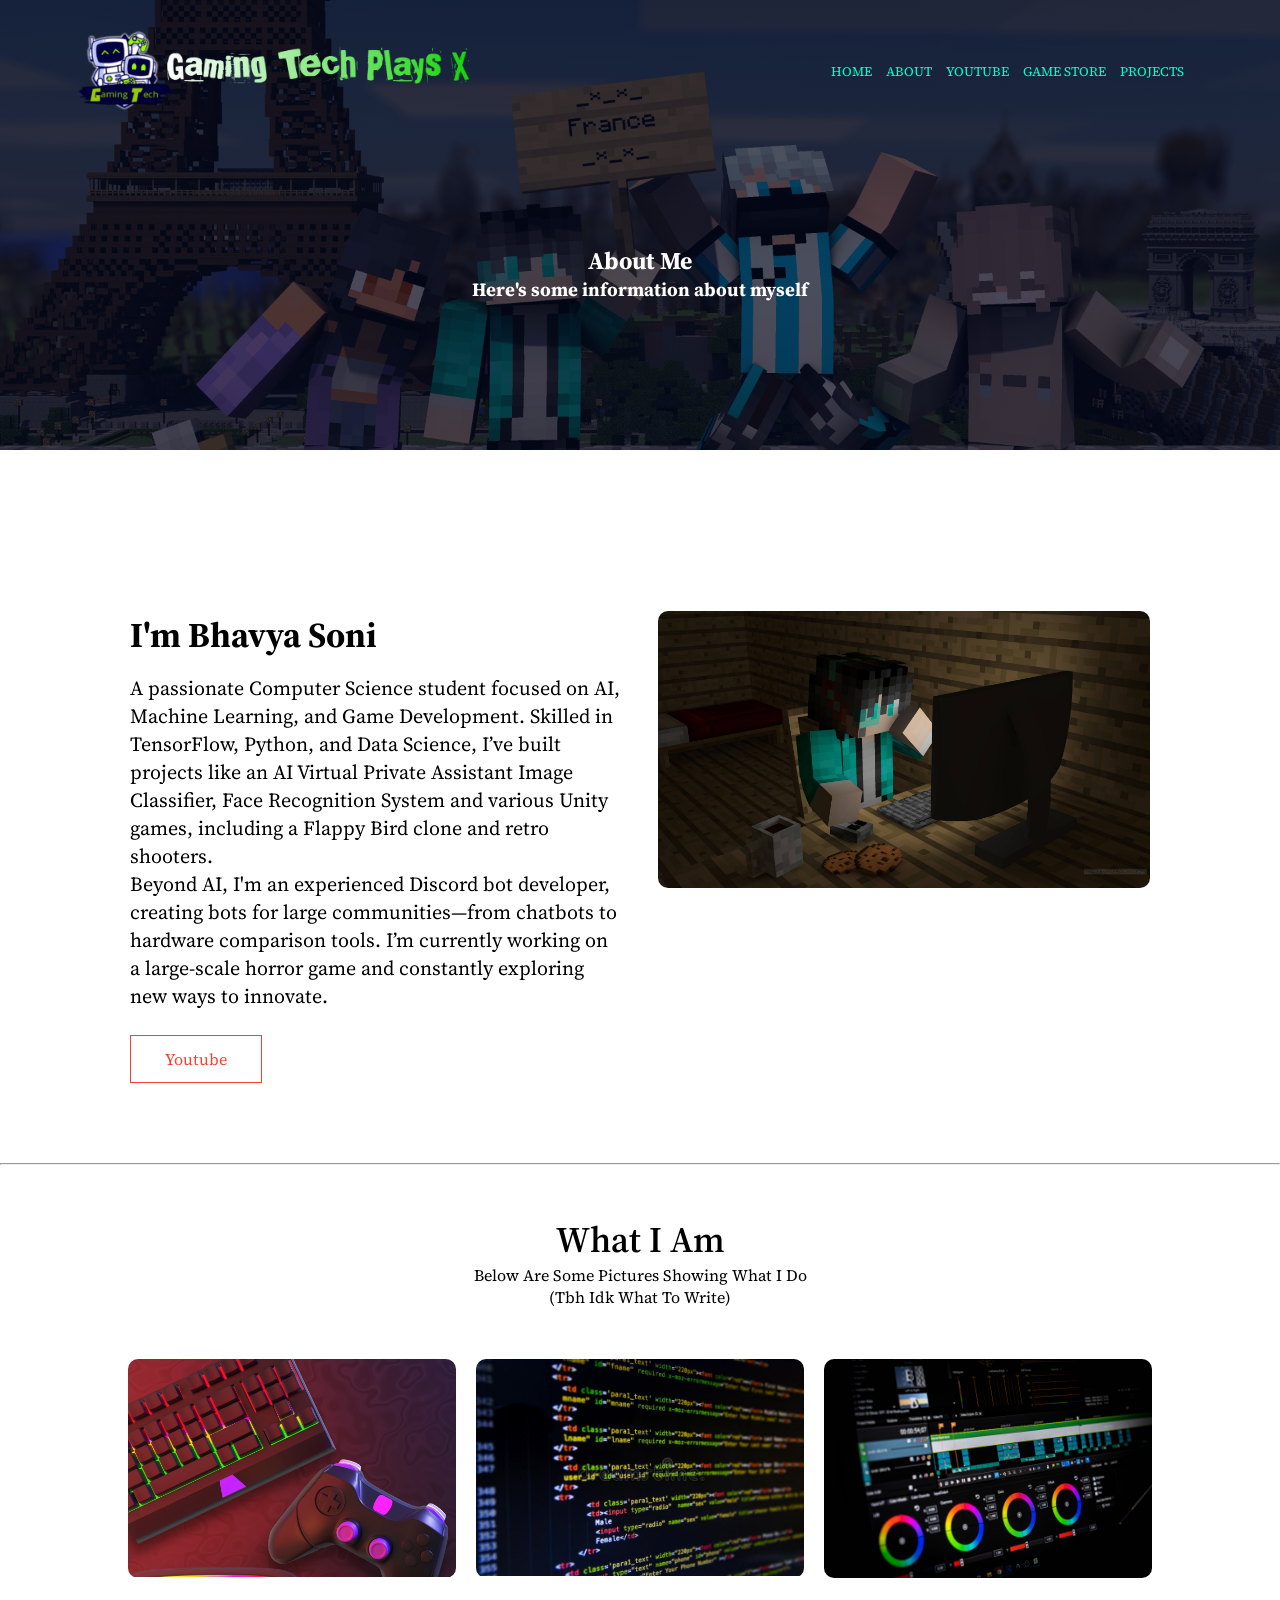
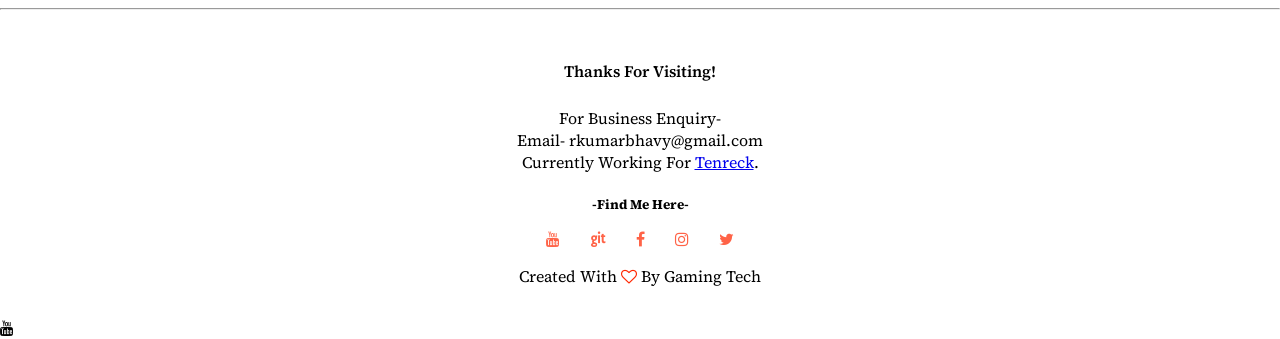
==== about.html @ f79462e3 "Initial commit" ====
<!DOCTYPE html>
<html>
    <head>
        <meta name = "viewport" content="width=device-width, initial-scale=1.0">
        <title>My Portfolio</title>
        <link rel="stylesheet" href="style.css">
        <link rel="preconnect" href="https://fonts.googleapis.com">
        <link rel="preconnect" href="https://fonts.gstatic.com" crossorigin>
        <link href="https://fonts.googleapis.com/css2?family=Source+Serif+Pro:ital,wght@1,300;1,400;1,900&display=swap" rel="stylesheet">
        <link rel="stylesheet" href="https://cdnjs.cloudflare.com/ajax/libs/font-awesome/4.7.0/css/font-awesome.min.css">
    </head>

    <body>

        <!--Header-->
        <section class="sub-header">

            <nav>
                <a href="index.html"><img style="width: 400px;" src="logo.png"></a>
                <div class="nav-links" id="navLinks">
                    <i class="fa fa-times" onclick="hideMenu()"></i>
                    <ul>
                        <li class="li">
                            <a href="index.html">HOME</a>
                            <a href="about.html">ABOUT</a>
                            <a href="https://www.youtube.com/@GamingTechPlays">YOUTUBE</a>
                            <a href="https://bhavyasoni.itch.io/">GAME STORE</a>
                            <a href="shop.html">PROJECTS</a>
                        </li>
                    </ul>
                </div>
                <i class="fa fa-bars" onclick="showMenu()"></i>
            </nav>

            <h1>About Me</h1>
            <h3>Here's some information about myself</h3>
        </section>

        <!--About Me Content-->
        <section class="about-me">
            <div class="row">
                <div class="about-col">
                    <h1>I'm Bhavya Soni</h1>
                    <p>A passionate Computer Science student focused on AI, Machine Learning, and Game Development.
                        Skilled in TensorFlow, Python, and Data Science, I’ve built projects like an AI Virtual Private Assistant Image Classifier,
                        Face Recognition System and various Unity games,
                        including a Flappy Bird clone and retro shooters.
                        <br>
                        Beyond AI, I'm an experienced Discord bot developer, creating bots for large communities—from chatbots
                        to hardware comparison tools. I’m currently working on a large-scale horror game and constantly exploring new
                        ways to innovate.</p>
                    <a href="https://www.youtube.com/@GamingTechPlays" class="button youtube-button">Youtube</a>
                </div>
                <div class="about-col">
                    <img src="aboutMe.jpeg">
                </div>
            </div>
        </section>

        <hr>

        <!--What Am I?-->
        <section class="me">
            <h1>What I Am</h1>
            <p>Below Are Some Pictures Showing What I Do<br>(Tbh Idk What To Write)</p>

            <div class="row">
                <div class="me-col">
                    <img src="gaming2.jpg">
                    <div class="layer">
                        <h3>Gamer</h3>
                    </div>
                </div>
                <div class="me-col">
                    <img src="programming.jpg">
                    <div class="layer">
                        <h3>Programmer</h3>
                    </div>
                </div>
                <div class="me-col">
                    <img src="editing.jpg">
                    <div class="layer">
                        <h3>Editor</h3>
                    </div>
                </div>
            </div>
        </section>

        <hr>

        <!--Footer-->
        <section class="footer">
            <h4>Thanks For Visiting!</h4>
            <p>
               For Business Enquiry- <br>
               Email- rkumarbhavy@gmail.com <br>
               Currently Working For <a href="https://tenreck.com/">Tenreck</a>.
            </p>
            <br>
            <h5>-Find Me Here-</h5>
            <div class="icons">
                <a href="https://www.youtube.com/@gamingtechplays"><i class="fa fa-youtube"></i></a>
                <a href="https://github.com/zGamingTechz"><i class="fa fa-git"></i></a>
                <a href=""><i class="fa fa-facebook"></i></a>
                <a href=""><i class="fa fa-instagram"></i></a>
                <a href=""><i class="fa fa-twitter"></i></a>
            </div>
            <p>Created With <i class="fa fa-heart-o"></i> By  Gaming Tech</p>
        </section>

        <!--JavaScript For Toggle Menu-->
        <script>
            var navLinks = document.getElementById("navLinks");
            function showMenu(){
                navLinks.style.right = "0"; 
            }
            function hideMenu(){
                navLinks.style.right = "-200px";
            }
        </script>
    </body>
                <i class="fa fa-youtube"></i>
</html>
---- style.css ----
*{
    margin: 0;
    padding: 0;
    font-family: 'Source Serif Pro', serif;
}
.header{
    min-height: 100vh;
    width: 100%;
    background-image: linear-gradient(rgba(4,9,30,0.5),rgba(4, 9, 30, 0.5)),url(banner.jpg);
    background-position: center;
    background-size: cover;
    position: relative;
}
nav{
    display: flex;
    padding: 2% 6%;
    justify-content: space-between;
    align-items: center;
}
nav img{
    width: 300px;
}
.nav-links{
    flex: 1;
    text-align: right;
}
.nav-links ul li{
    list-style: none;
    display: inline-block;
    padding: 10px 14px;
    position: relative;
}
.nav-links ul li a{
    color: rgb(0, 255, 200);
    text-decoration: none;
    font-size: 13px;
    padding: 5px;
    display: inline-block;
}
.nav-links ul li a::after{
    content: "";
    width: 0;
    height: 2px;
    background: #f44336;
    display: block;
    margin: auto;
    transition: 0.5s;
}
.nav-links ul li a:hover::after{
    width: 100%;
}

.text-box{
    width: 90%;
    color: rgb(42, 207, 51);
    position: absolute;
    top: 50%;
    left: 50%;
    transform: translate(-50%,-50%);
    text-align: center;
}
.text-box h1{
    font-size: 62px;
}
.text-box p{
    margin: 10px 0 40px;
    font-size: 16px;
    color: rgb(20, 236, 74);
}

.button{
    display: inline-block;
    text-decoration: none;
    color: greenyellow;
    border: 1px solid #3fb34f;
    padding: 12px 34px;
    font-size: 16px;
    background: transparent;
    position: relative;
    cursor: pointer;
}
.button:hover{
    border: 2px solid #437f8a;
    color: #00e1ff;
    font-size: 20px;
    background: #ffffff;
    transition: 0.7s;
}

nav .fa{
    display: none;
}

@media(max-width: 700px){
    .text-box h1{
        font-size: 20px;
    }
    .nav-links ul li{
        display: block;
    }
    .nav-links{
        position: absolute;
        background: #60ac6d;
        height: 100vh;
        width: 200px;
        top: 0;
        right: -200px;
        text-align: left;
        z-index: 2;
        transition: 0.5s;
    }
    nav .fa{
        display: block;
        color: #fff;
        margin: 10px;
        font-size: 22px;
        cursor: pointer;
    }
    .nav-links ul{
        padding: 30px;

    }
}


.offers{
    width: 80%;
    margin: auto;
    text-align: center;
    padding-top: 100px;
}
.offers h1{
    font-size: 36px;
    font-weight: 600;
}
.offers p{
    color: #000;
    font-size: 14px;
    font-weight: 300;
    line-height: 22px;
    padding: 10px;
}

.row{
    margin-top: 5%;
    display: flex;
    justify-content: space-between;
}

.products-column{
    flex-basis: 31%;
    background: rgba(255, 119, 65, 0.644);
    border-radius: 10px;
    margin-bottom: 5%;
    padding: 20px 12px;
    box-sizing: border-box;
    transition: 0.5;
}
.products-column h3{
    text-align: center;
    font-weight: 600;
    margin: 10px 0;
}
.products-column:hover{
    box-shadow: 0 0 20px 0px rgba(0,0,0,0.3);
    transition: 0.4s;
}

@media(max-width:700px){
    .row{
        flex-direction: column;
    }
}

.me{
    width: 80%;
    margin: auto;
    text-align: center;
    padding-top: 50px;
}
.me h1{
    font-size: 36px;
    font-weight: 600;
}
.me-col{
    flex-basis: 32%;
    border-radius: 10px;
    margin-bottom: 30px;
    position: relative;
    overflow: hidden;
}
.me-col img{
    width: 100%;
    display: block;
}

.layer{
    background: transparent;
    height: 100%;
    width: 100%;
    position: absolute;
    top: 0;
    left: 0;
}
.layer:hover{
    background: rgba(52, 255, 177, 0.253);
    transition: 0.5s;
}
.layer h3{
    width: 100%;
    font-weight: 500;
    color: rgb(255, 255, 255);
    font-size: 26px;
    bottom: 0;
    left: 50%;
    transform: translateX(-50%);
    position: absolute;
    padding-bottom: 7px;
    opacity: 0;
}
.layer:hover h3{
    bottom: 40%;
    opacity: 1;
    transition: 0.5s;
}

.footer{
    width: 100%;
    text-align: center;
    padding: 30px 0;
}
.footer h4{
    margin-bottom: 25px;
    margin-top: 20px;
    font-weight: 600;
}

.icons .fa{
    color: tomato;
    margin: 0 13px;
    cursor: pointer;
    padding: 18px 0;
}

.fa-heart-o{
    color: rgb(255, 38, 0);
}

/*---About page header---*/
.sub-header{
    height: 50vh;
    width: 100%;
    background-image: linear-gradient(rgba(4,9,30,0.7), rgba(4,9,30,0.7)), url(about.jpeg);
    background-position: center;
    background-size: cover;
    text-align: center;
    color: rgb(255, 255, 255);
}
.sub-header h1{
    margin-top: 100px;
}   
.about-me{
    width: 80%;
    margin: auto;
    padding-top: 80px;
    padding-bottom: 50px;
}
.about-col{
    flex-basis: 48%;
    padding: 30px 2px;
}
.about-col img{
    width: 100%;
    border-radius: 10px;
}
.about-col h1{
    padding-top: 0;
    font-size: 35px;
}
.about-col p{
    padding: 15px 0 25px;
    font-size: 20px;
}
.youtube-button{
    border: 1px solid #f44336;
    background: transparent;
    color: #f44336;
}
.shop-header{
    background-image: linear-gradient(rgba(4,9,30,0.5),rgba(4, 9, 30, 0.5)),url(shop.jpeg);
}
.contact-header{
    background-image: linear-gradient(rgba(4,9,30,0.5),rgba(4, 9, 30, 0.5)),url(contact.jpeg);
}
.contact-me{
    width: 80%;
    margin: auto;
}
.contact-col{
    flex-basis: 48%;
    padding: 30px;
}
.contact-col div{
    display: flex;
    align-items: center;
    margin-bottom: 40px;
}
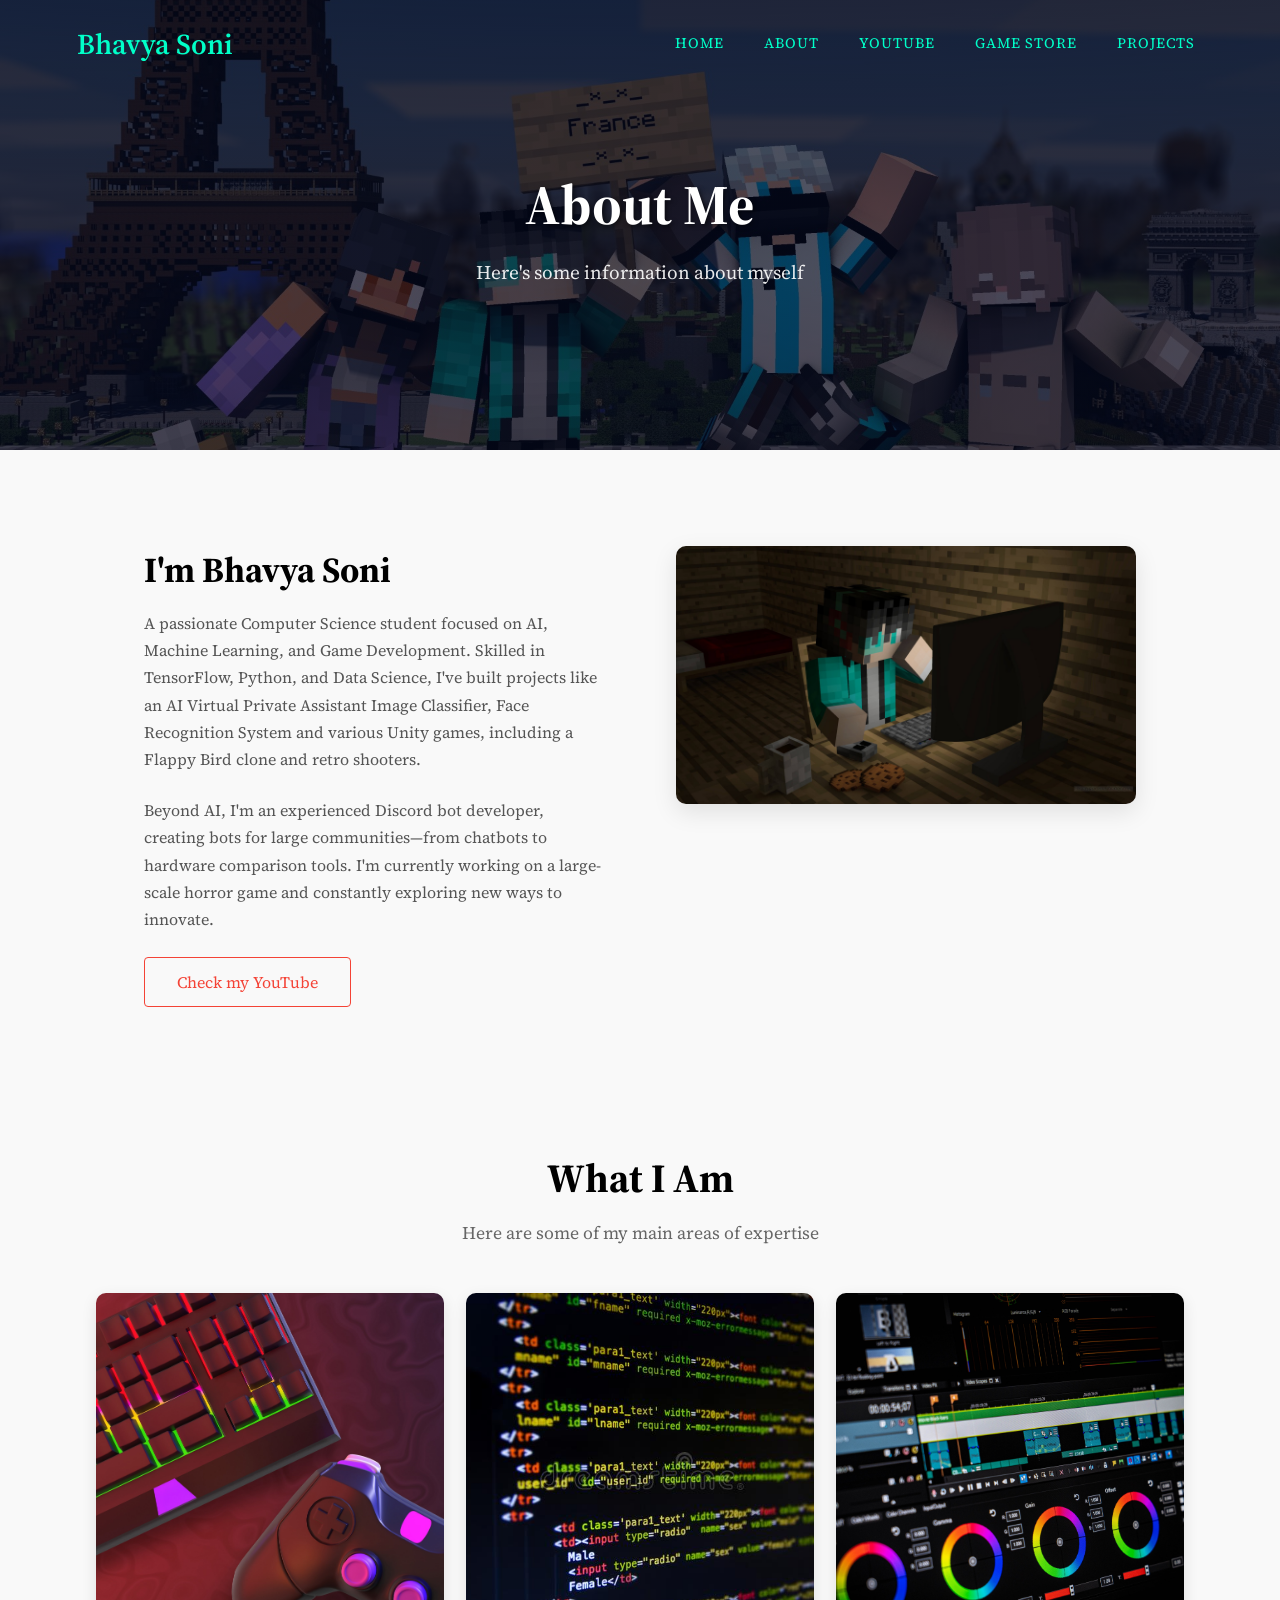
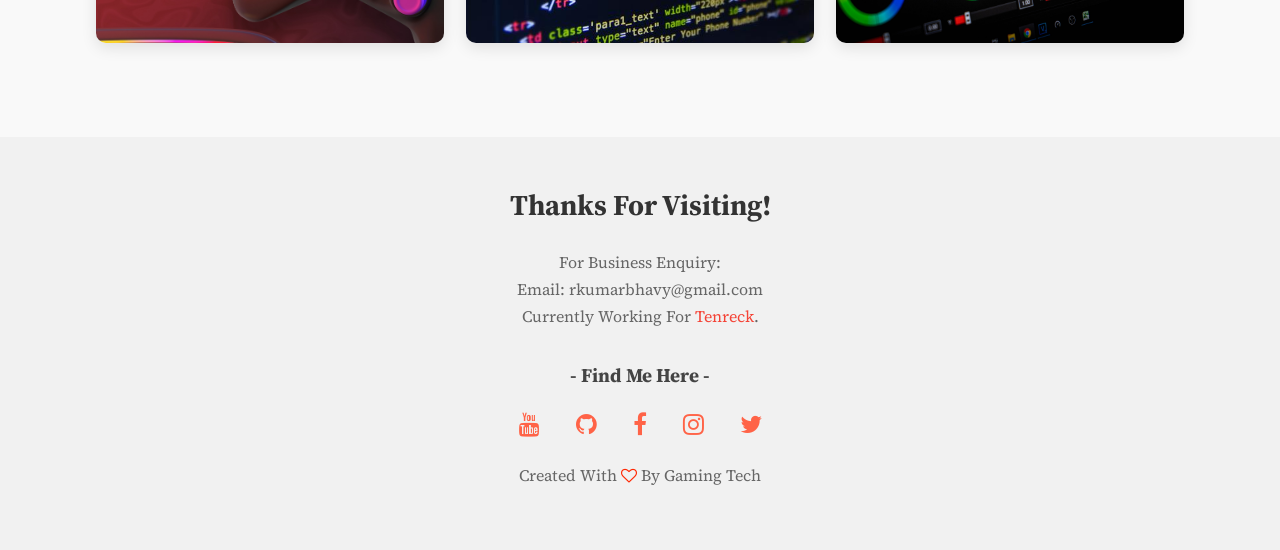
==== commit 4f8e9147: "Improved about page" ====
--- a/about.html
+++ b/about.html
@@ -1,123 +1,137 @@
 <!DOCTYPE html>
-<html>
-    <head>
-        <meta name = "viewport" content="width=device-width, initial-scale=1.0">
-        <title>My Portfolio</title>
-        <link rel="stylesheet" href="style.css">
-        <link rel="preconnect" href="https://fonts.googleapis.com">
-        <link rel="preconnect" href="https://fonts.gstatic.com" crossorigin>
-        <link href="https://fonts.googleapis.com/css2?family=Source+Serif+Pro:ital,wght@1,300;1,400;1,900&display=swap" rel="stylesheet">
-        <link rel="stylesheet" href="https://cdnjs.cloudflare.com/ajax/libs/font-awesome/4.7.0/css/font-awesome.min.css">
-    </head>
-
-    <body>
-
-        <!--Header-->
-        <section class="sub-header">
-
-            <nav>
-                <a href="index.html"><img style="width: 400px;" src="logo.png"></a>
-                <div class="nav-links" id="navLinks">
-                    <i class="fa fa-times" onclick="hideMenu()"></i>
-                    <ul>
-                        <li class="li">
-                            <a href="index.html">HOME</a>
-                            <a href="about.html">ABOUT</a>
-                            <a href="https://www.youtube.com/@GamingTechPlays">YOUTUBE</a>
-                            <a href="https://bhavyasoni.itch.io/">GAME STORE</a>
-                            <a href="shop.html">PROJECTS</a>
-                        </li>
-                    </ul>
-                </div>
-                <i class="fa fa-bars" onclick="showMenu()"></i>
-            </nav>
-
+<html lang="en">
+<head>
+    <meta charset="UTF-8">
+    <meta name="viewport" content="width=device-width, initial-scale=1.0">
+    <title>About Me - Bhavya Soni</title>
+    <link rel="preconnect" href="https://fonts.googleapis.com">
+    <link rel="preconnect" href="https://fonts.gstatic.com" crossorigin>
+    <link href="https://fonts.googleapis.com/css2?family=Source+Serif+Pro:ital,wght@0,300;0,400;0,600;1,300;1,400;1,900&display=swap" rel="stylesheet">
+    <link rel="stylesheet" href="https://cdnjs.cloudflare.com/ajax/libs/font-awesome/4.7.0/css/font-awesome.min.css">
+    <link rel="stylesheet" href="styles/style_about.css">
+</head>
+<body>
+    <!-- Header -->
+    <section class="sub-header">
+        <nav>
+            <a href="index.html" class="site-title">Bhavya Soni</a>
+            <div class="nav-links" id="navLinks">
+                <i class="fa fa-times" onclick="hideMenu()"></i>
+                <ul>
+                    <li><a href="index.html">HOME</a></li>
+                    <li><a href="about.html">ABOUT</a></li>
+                    <li><a href="https://www.youtube.com/@GamingTechPlays">YOUTUBE</a></li>
+                    <li><a href="https://bhavyasoni.itch.io/">GAME STORE</a></li>
+                    <li><a href="shop.html">PROJECTS</a></li>
+                </ul>
+            </div>
+            <i class="fa fa-bars" onclick="showMenu()"></i>
+        </nav>
+        <div class="page-title">
             <h1>About Me</h1>
             <h3>Here's some information about myself</h3>
-        </section>
+        </div>
+    </section>
 
-        <!--About Me Content-->
-        <section class="about-me">
-            <div class="row">
-                <div class="about-col">
-                    <h1>I'm Bhavya Soni</h1>
-                    <p>A passionate Computer Science student focused on AI, Machine Learning, and Game Development.
-                        Skilled in TensorFlow, Python, and Data Science, I’ve built projects like an AI Virtual Private Assistant Image Classifier,
-                        Face Recognition System and various Unity games,
-                        including a Flappy Bird clone and retro shooters.
-                        <br>
-                        Beyond AI, I'm an experienced Discord bot developer, creating bots for large communities—from chatbots
-                        to hardware comparison tools. I’m currently working on a large-scale horror game and constantly exploring new
-                        ways to innovate.</p>
-                    <a href="https://www.youtube.com/@GamingTechPlays" class="button youtube-button">Youtube</a>
-                </div>
-                <div class="about-col">
-                    <img src="aboutMe.jpeg">
+    <!-- About Me Content -->
+    <section class="about-me">
+        <div class="row">
+            <div class="about-col">
+                <h1>I'm Bhavya Soni</h1>
+                <p>A passionate Computer Science student focused on AI, Machine Learning, and Game Development.
+                    Skilled in TensorFlow, Python, and Data Science, I've built projects like an AI Virtual Private Assistant Image Classifier,
+                    Face Recognition System and various Unity games,
+                    including a Flappy Bird clone and retro shooters.</p>
+                <p>Beyond AI, I'm an experienced Discord bot developer, creating bots for large communities—from chatbots
+                    to hardware comparison tools. I'm currently working on a large-scale horror game and constantly exploring new
+                    ways to innovate.</p>
+                <a href="https://www.youtube.com/@GamingTechPlays" class="button youtube-button">Check my YouTube</a>
+            </div>
+            <div class="about-col">
+                <img src="images/aboutMe.jpeg" alt="Bhavya Soni">
+            </div>
+        </div>
+    </section>
+
+    <!-- What Am I Section -->
+    <section class="me">
+        <h1>What I Am</h1>
+        <p>Here are some of my main areas of expertise</p>
+
+        <div class="row">
+            <div class="me-col">
+                <img src="images/gaming2.jpg" alt="Gaming">
+                <div class="layer">
+                    <h3>Gamer</h3>
                 </div>
             </div>
-        </section>
-
-        <hr>
-
-        <!--What Am I?-->
-        <section class="me">
-            <h1>What I Am</h1>
-            <p>Below Are Some Pictures Showing What I Do<br>(Tbh Idk What To Write)</p>
-
-            <div class="row">
-                <div class="me-col">
-                    <img src="gaming2.jpg">
-                    <div class="layer">
-                        <h3>Gamer</h3>
-                    </div>
-                </div>
-                <div class="me-col">
-                    <img src="programming.jpg">
-                    <div class="layer">
-                        <h3>Programmer</h3>
-                    </div>
-                </div>
-                <div class="me-col">
-                    <img src="editing.jpg">
-                    <div class="layer">
-                        <h3>Editor</h3>
-                    </div>
+            <div class="me-col">
+                <img src="images/programming.jpg" alt="Programming">
+                <div class="layer">
+                    <h3>Programmer</h3>
                 </div>
             </div>
-        </section>
+            <div class="me-col">
+                <img src="images/editing.jpg" alt="Editing">
+                <div class="layer">
+                    <h3>Editor</h3>
+                </div>
+            </div>
+        </div>
+    </section>
 
-        <hr>
+    <!-- Footer -->
+    <footer class="footer">
+        <h4>Thanks For Visiting!</h4>
+        <p>
+           For Business Enquiry:<br>
+           Email: rkumarbhavy@gmail.com<br>
+           Currently Working For <a href="https://tenreck.com/" class="text-link">Tenreck</a>.
+        </p>
+        <h5>- Find Me Here -</h5>
+        <div class="icons">
+            <a href="https://www.youtube.com/@gamingtechplays"><i class="fa fa-youtube"></i></a>
+            <a href="https://github.com/zGamingTechz"><i class="fa fa-github"></i></a>
+            <a href="#"><i class="fa fa-facebook"></i></a>
+            <a href="#"><i class="fa fa-instagram"></i></a>
+            <a href="#"><i class="fa fa-twitter"></i></a>
+        </div>
+        <p>Created With <i class="fa fa-heart-o"></i> By Gaming Tech</p>
+    </footer>
 
-        <!--Footer-->
-        <section class="footer">
-            <h4>Thanks For Visiting!</h4>
-            <p>
-               For Business Enquiry- <br>
-               Email- rkumarbhavy@gmail.com <br>
-               Currently Working For <a href="https://tenreck.com/">Tenreck</a>.
-            </p>
-            <br>
-            <h5>-Find Me Here-</h5>
-            <div class="icons">
-                <a href="https://www.youtube.com/@gamingtechplays"><i class="fa fa-youtube"></i></a>
-                <a href="https://github.com/zGamingTechz"><i class="fa fa-git"></i></a>
-                <a href=""><i class="fa fa-facebook"></i></a>
-                <a href=""><i class="fa fa-instagram"></i></a>
-                <a href=""><i class="fa fa-twitter"></i></a>
-            </div>
-            <p>Created With <i class="fa fa-heart-o"></i> By  Gaming Tech</p>
-        </section>
-
-        <!--JavaScript For Toggle Menu-->
-        <script>
-            var navLinks = document.getElementById("navLinks");
-            function showMenu(){
-                navLinks.style.right = "0"; 
+    <!-- JavaScript For Toggle Menu -->
+    <script>
+        var navLinks = document.getElementById("navLinks");
+        
+        function showMenu() {
+            navLinks.style.right = "0";
+            document.body.classList.add("menu-active");
+        }
+        
+        function hideMenu() {
+            navLinks.style.right = "-250px";
+            document.body.classList.remove("menu-active");
+        }
+        
+        // Close menu when clicking outside on mobile
+        document.addEventListener('click', function(event) {
+            const isNavLink = event.target.closest('.nav-links');
+            const isMenuButton = event.target.closest('.fa-bars');
+            
+            if (!isNavLink && !isMenuButton && window.innerWidth <= 700 && navLinks.style.right === "0px") {
+                hideMenu();
             }
-            function hideMenu(){
-                navLinks.style.right = "-200px";
-            }
-        </script>
-    </body>
-                <i class="fa fa-youtube"></i>
-</html>
+        });
+        
+        // Close menu when clicking on a navigation link
+        const navItems = document.querySelectorAll('.nav-links ul li a');
+        navItems.forEach(item => {
+            item.addEventListener('click', function() {
+                if (window.innerWidth <= 700) {
+                    hideMenu();
+                }
+            });
+        });
+    </script>
+</body>
+</html>
--- a/styles/style_about.css
+++ b/styles/style_about.css
@@ -0,0 +1,477 @@
+* {
+    margin: 0;
+    padding: 0;
+    box-sizing: border-box;
+    font-family: 'Source Serif Pro', serif;
+}
+
+body {
+    overflow-x: hidden;
+    background-color: #f9f9f9;
+}
+
+/* Navigation Styles */
+nav {
+    display: flex;
+    padding: 1.5rem 6%;
+    justify-content: space-between;
+    align-items: center;
+    z-index: 1000;
+}
+
+.site-title {
+    font-size: 1.8rem;
+    font-weight: 600;
+    color: rgb(0, 255, 200);
+    text-decoration: none;
+}
+
+.nav-links {
+    flex: 1;
+    text-align: right;
+}
+
+.nav-links ul {
+    display: flex;
+    justify-content: flex-end;
+}
+
+.nav-links ul li {
+    list-style: none;
+    margin-left: 1.5rem;
+    position: relative;
+}
+
+.nav-links ul li a {
+    color: rgb(0, 255, 200);
+    text-decoration: none;
+    font-size: 0.9rem;
+    font-weight: 400;
+    letter-spacing: 1px;
+    padding: 0.5rem;
+    display: inline-block;
+    transition: 0.3s;
+}
+
+.nav-links ul li a::after {
+    content: "";
+    width: 0;
+    height: 2px;
+    background: #f44336;
+    display: block;
+    margin: auto;
+    transition: 0.3s;
+}
+
+.nav-links ul li a:hover::after {
+    width: 100%;
+}
+
+nav .fa {
+    display: none;
+}
+
+/* Sub-header Section */
+.sub-header {
+    height: 50vh;
+    width: 100%;
+    background-image: linear-gradient(rgba(4,9,30,0.7), rgba(4,9,30,0.7)), url(../images/about.jpeg);
+    background-position: center;
+    background-size: cover;
+    text-align: center;
+    color: rgb(255, 255, 255);
+    position: relative;
+}
+
+.page-title {
+    position: absolute;
+    top: 50%;
+    left: 50%;
+    transform: translate(-50%, -50%);
+    width: 90%;
+}
+
+.page-title h1 {
+    font-size: 3.5rem;
+    margin-bottom: 1rem;
+    text-shadow: 2px 2px 4px rgba(0,0,0,0.5);
+}
+
+.page-title h3 {
+    font-size: 1.2rem;
+    font-weight: 400;
+    color: rgba(255, 255, 255, 0.9);
+}
+
+/* About Me Section */
+.about-me {
+    width: 80%;
+    margin: auto;
+    padding: 5rem 0 3rem;
+}
+
+.row {
+    display: flex;
+    justify-content: space-between;
+    flex-wrap: wrap;
+}
+
+.about-col {
+    flex-basis: 48%;
+    padding: 1rem;
+}
+
+.about-col img {
+    width: 100%;
+    border-radius: 10px;
+    box-shadow: 0 8px 25px rgba(0,0,0,0.1);
+    transition: transform 0.3s ease;
+}
+
+.about-col img:hover {
+    transform: scale(1.02);
+}
+
+.about-col h1 {
+    font-size: 2.2rem;
+    margin-bottom: 1rem;
+    color: #000000;
+    font-weight: bolder;
+}
+
+.about-col p {
+    color: #555;
+    font-size: 1.0rem;
+    line-height: 1.7;
+    margin-bottom: 1.5rem;
+}
+
+.button {
+    display: inline-block;
+    text-decoration: none;
+    color: #f44336;
+    border: 1px solid #f44336;
+    border-radius: 4px;
+    padding: 0.8rem 2rem;
+    font-size: 1rem;
+    background: transparent;
+    position: relative;
+    cursor: pointer;
+    transition: all 0.5s;
+}
+
+.youtube-button {
+    background: transparent;
+}
+
+.button:hover {
+    background: rgba(244, 67, 54, 0.1);
+    transform: translateY(-3px);
+    box-shadow: 0 10px 20px rgba(244, 67, 54, 0.1);
+}
+
+/* What I Do Section */
+.me {
+    width: 85%;
+    margin: 2rem auto 4rem;
+    text-align: center;
+    padding-top: 3rem;
+}
+
+.me h1 {
+    font-size: 2.5rem;
+    margin-bottom: 1rem;
+    color: #000000;
+}
+
+.me p {
+    color: #666;
+    font-size: 1.1rem;
+    margin-bottom: 3rem;
+}
+
+.me-col {
+    flex-basis: 32%;
+    border-radius: 10px;
+    margin-bottom: 30px;
+    position: relative;
+    overflow: hidden;
+    box-shadow: 0 5px 15px rgba(0,0,0,0.1);
+}
+
+.me-col img {
+    width: 100%;
+    display: block;
+    height: 350px;
+    object-fit: cover;
+    transition: transform 0.5s ease;
+}
+
+.me-col:hover img {
+    transform: scale(1.1);
+}
+
+.layer {
+    background: transparent;
+    height: 100%;
+    width: 100%;
+    position: absolute;
+    top: 0;
+    left: 0;
+    transition: 0.5s;
+}
+
+.layer:hover {
+    background: rgba(52, 255, 177, 0.3);
+}
+
+.layer h3 {
+    width: 100%;
+    font-weight: 600;
+    color: rgb(255, 255, 255);
+    font-size: 1.8rem;
+    bottom: 0;
+    left: 50%;
+    transform: translateX(-50%);
+    position: absolute;
+    opacity: 0;
+    transition: 0.5s;
+    text-shadow: 2px 2px 5px rgba(0,0,0,0.5);
+}
+
+.layer:hover h3 {
+    bottom: 45%;
+    opacity: 1;
+}
+
+/* Footer Section */
+.footer {
+    width: 100%;
+    text-align: center;
+    padding: 3rem 0;
+    background: #f1f1f1;
+}
+
+.footer h4 {
+    font-size: 1.8rem;
+    margin-bottom: 1.5rem;
+    color: #333;
+}
+
+.footer p {
+    color: #666;
+    line-height: 1.7;
+    margin: 0.8rem auto;
+    max-width: 600px;
+}
+
+.footer h5 {
+    font-size: 1.2rem;
+    margin: 2rem 0 1rem;
+    color: #444;
+}
+
+.text-link {
+    color: #f44336;
+    text-decoration: none;
+    transition: 0.3s;
+}
+
+.text-link:hover {
+    text-decoration: underline;
+}
+
+.icons {
+    margin: 1.5rem 0;
+}
+
+.icons .fa {
+    color: tomato;
+    margin: 0 1rem;
+    font-size: 1.5rem;
+    cursor: pointer;
+    transition: 0.3s;
+}
+
+.icons .fa:hover {
+    color: #f44336;
+    transform: translateY(-5px);
+}
+
+.fa-heart-o {
+    color: rgb(255, 38, 0);
+    animation: pulse 1.5s infinite;
+}
+
+@keyframes pulse {
+    0% { transform: scale(1); }
+    50% { transform: scale(1.1); }
+    100% { transform: scale(1); }
+}
+
+/* Media Queries for Responsive Design */
+@media(max-width: 900px) {
+    .page-title h1 {
+        font-size: 2.5rem;
+    }
+    
+    .about-col h1 {
+        font-size: 2rem;
+    }
+}
+
+@media(max-width: 700px) {
+    .page-title h1 {
+        font-size: 2rem;
+    }
+    
+    .page-title h3 {
+        font-size: 1rem;
+    }
+    
+    .row {
+        flex-direction: column-reverse;
+    }
+    
+    .about-col {
+        flex-basis: 100%;
+    }
+    
+    .about-col p {
+        font-size: 1rem;
+    }
+    
+    .me-col {
+        flex-basis: 100%;
+    }
+    
+    .nav-links ul {
+        display: block;
+    }
+    
+    .nav-links ul li {
+        margin: 0;
+        padding: 0;
+    }
+    
+    .nav-links ul li a {
+        display: block;
+        padding: 1rem 1.5rem;
+        font-size: 1rem;
+        width: 100%;
+        border-bottom: 1px solid rgba(0, 255, 200, 0.2);
+        text-align: left;
+    }
+    
+    .nav-links ul li a::after {
+        display: none;
+    }
+    
+    .nav-links ul li a:hover {
+        background-color: rgba(0, 255, 200, 0.1);
+    }
+    
+    .nav-links {
+        position: fixed;
+        background: rgba(20, 40, 30, 0.95);
+        height: 100vh;
+        width: 250px;
+        top: 0;
+        right: -250px;
+        text-align: left;
+        z-index: 10;
+        transition: 0.3s ease-in-out;
+        box-shadow: -5px 0 15px rgba(0, 0, 0, 0.5);
+        backdrop-filter: blur(5px);
+        -webkit-backdrop-filter: blur(5px);
+    }
+    
+    .nav-links:before {
+        content: "Menu";
+        display: block;
+        padding: 1.5rem;
+        font-size: 1.5rem;
+        font-weight: 600;
+        color: rgb(0, 255, 200);
+        border-bottom: 2px solid rgba(0, 255, 200, 0.3);
+        text-align: center;
+    }
+    
+    nav .fa {
+        display: block;
+        color: rgb(0, 255, 200);
+        font-size: 24px;
+        cursor: pointer;
+        transition: 0.3s;
+    }
+    
+    nav .fa:hover {
+        transform: scale(1.1);
+    }
+    
+    .fa-bars {
+        padding: 10px;
+    }
+    
+    .fa-times {
+        position: absolute;
+        top: 1rem;
+        right: 1rem;
+        background: rgba(0, 0, 0, 0.3);
+        border-radius: 50%;
+        width: 36px;
+        height: 36px;
+        display: flex;
+        align-items: center;
+        justify-content: center;
+        border: 1px solid rgba(0, 255, 200, 0.3);
+    }
+    
+    .nav-links ul {
+        padding: 0;
+        margin-top: 1rem;
+    }
+    
+    /* Add this to create a subtle overlay when menu is open */
+    body.menu-active:before {
+        content: "";
+        position: fixed;
+        top: 0;
+        left: 0;
+        width: 100%;
+        height: 100%;
+        background: rgba(0, 0, 0, 0.5);
+        z-index: 5;
+    }
+}
+
+@media(max-width: 480px) {
+    .sub-header {
+        height: 40vh;
+    }
+    
+    .page-title h1 {
+        font-size: 1.7rem;
+    }
+    
+    .about-me, .me {
+        width: 90%;
+    }
+    
+    .about-col h1 {
+        font-size: 1.8rem;
+    }
+    
+    .button {
+        padding: 0.7rem 1.5rem;
+        font-size: 0.9rem;
+    }
+    
+    .me h1 {
+        font-size: 1.8rem;
+    }
+    
+    .me p {
+        font-size: 0.9rem;
+    }
+}
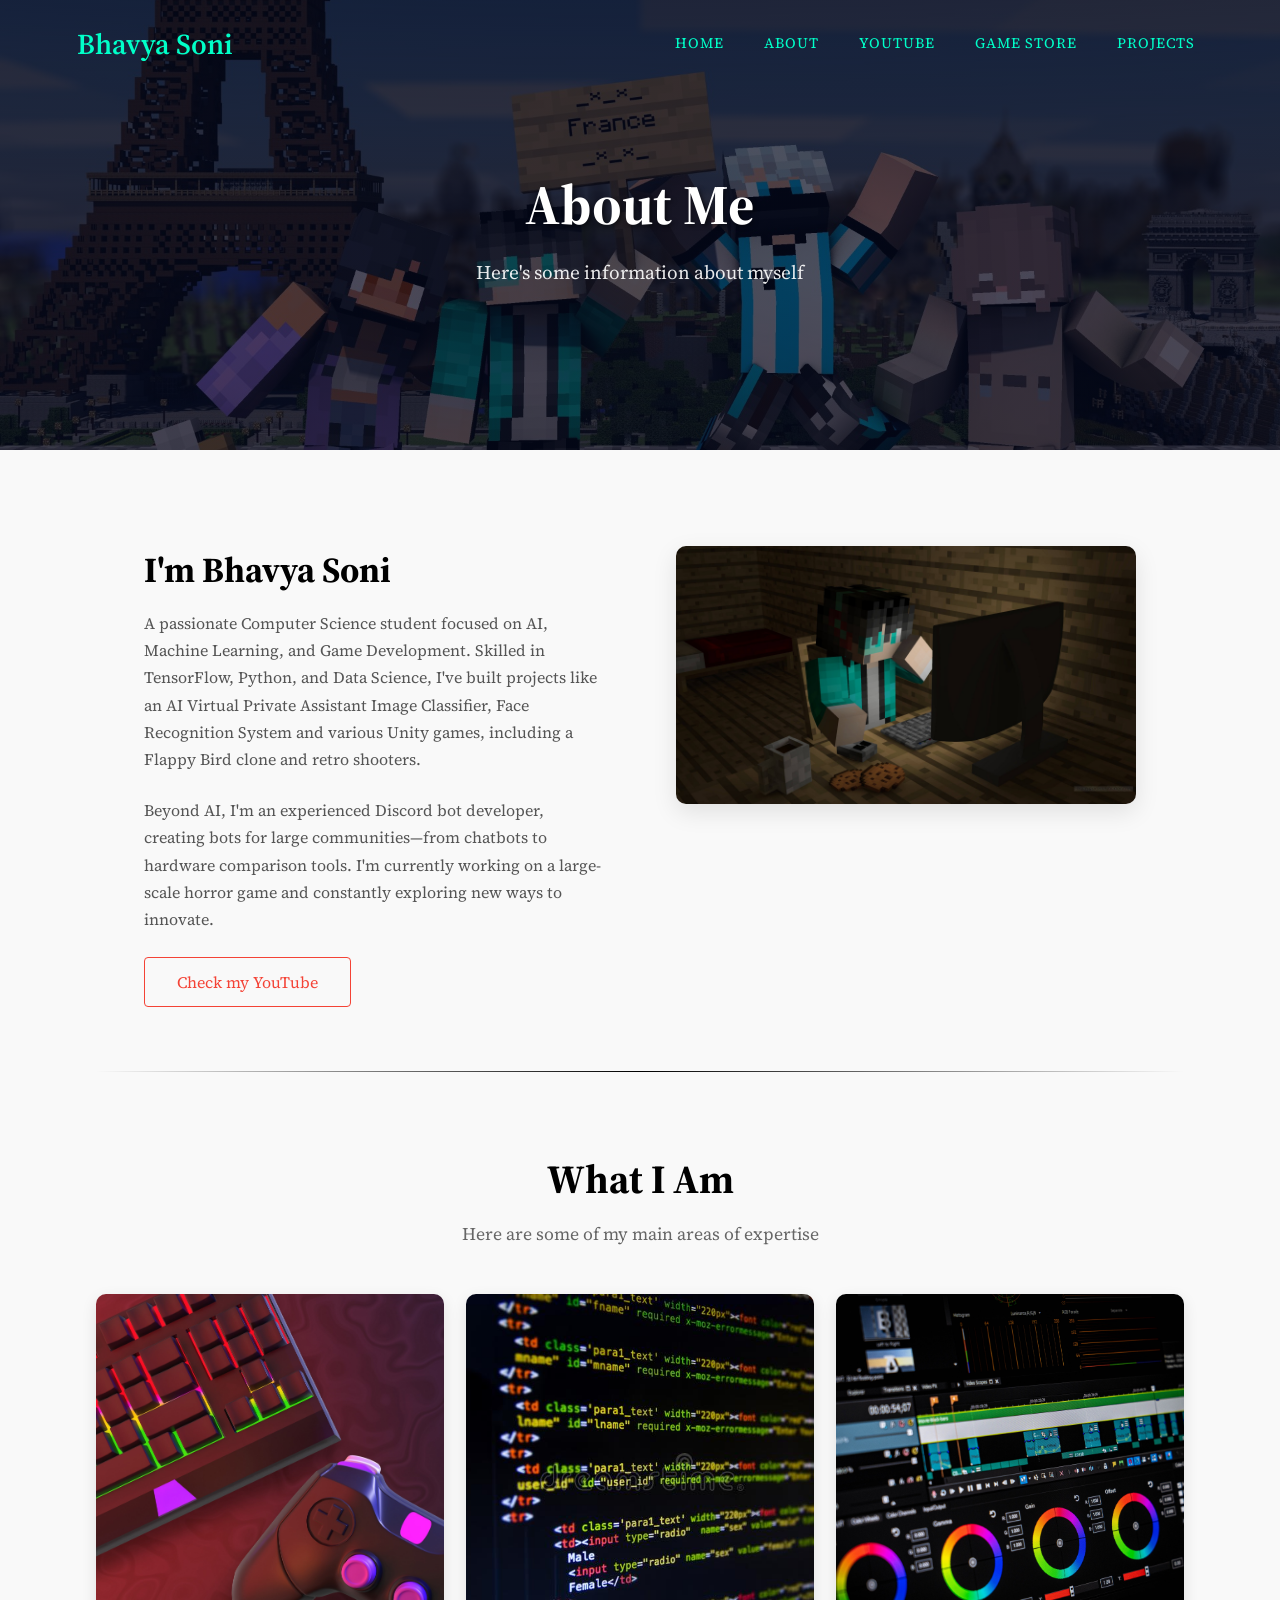
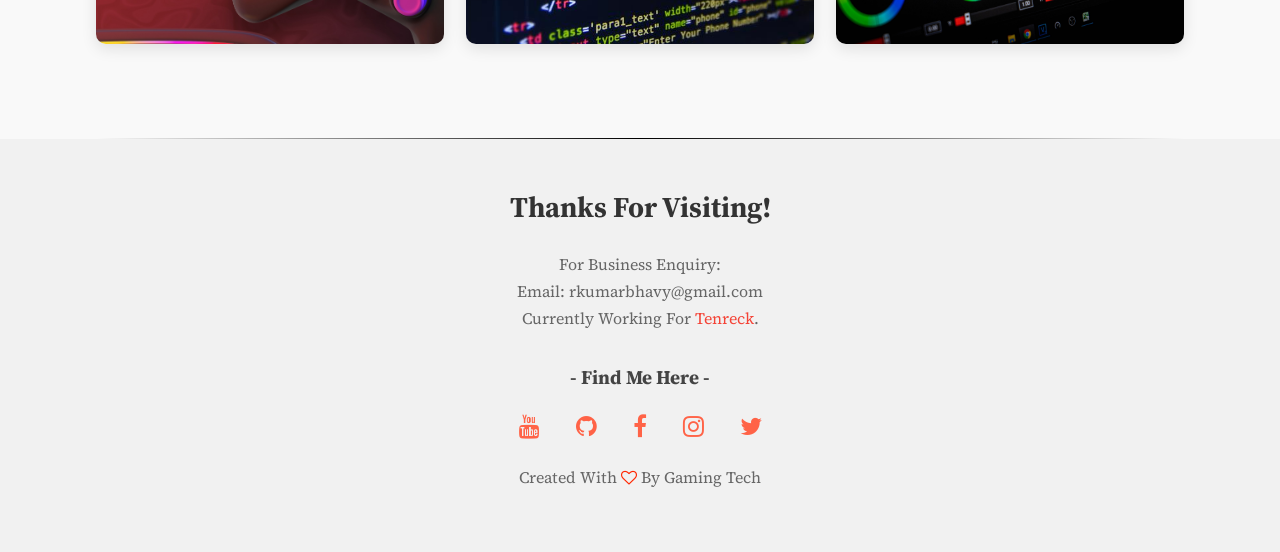
==== commit 7245c1a2: "Added deviders between sections" ====
--- a/about.html
+++ b/about.html
@@ -53,6 +53,8 @@
         </div>
     </section>
 
+    <div class="section-divider"></div>
+
     <!-- What Am I Section -->
     <section class="me">
         <h1>What I Am</h1>
@@ -79,6 +81,8 @@
             </div>
         </div>
     </section>
+
+    <div class="section-divider"></div>
 
     <!-- Footer -->
     <footer class="footer">
--- a/styles/style_about.css
+++ b/styles/style_about.css
@@ -301,6 +301,14 @@
 .fa-heart-o {
     color: rgb(255, 38, 0);
     animation: pulse 1.5s infinite;
+}
+
+/* Section Divider */
+.section-divider {
+    width: 85%;
+    height: 1px;
+    background: linear-gradient(to right, transparent, rgb(0, 0, 0), transparent);
+    margin: 0 auto;
 }
 
 @keyframes pulse {
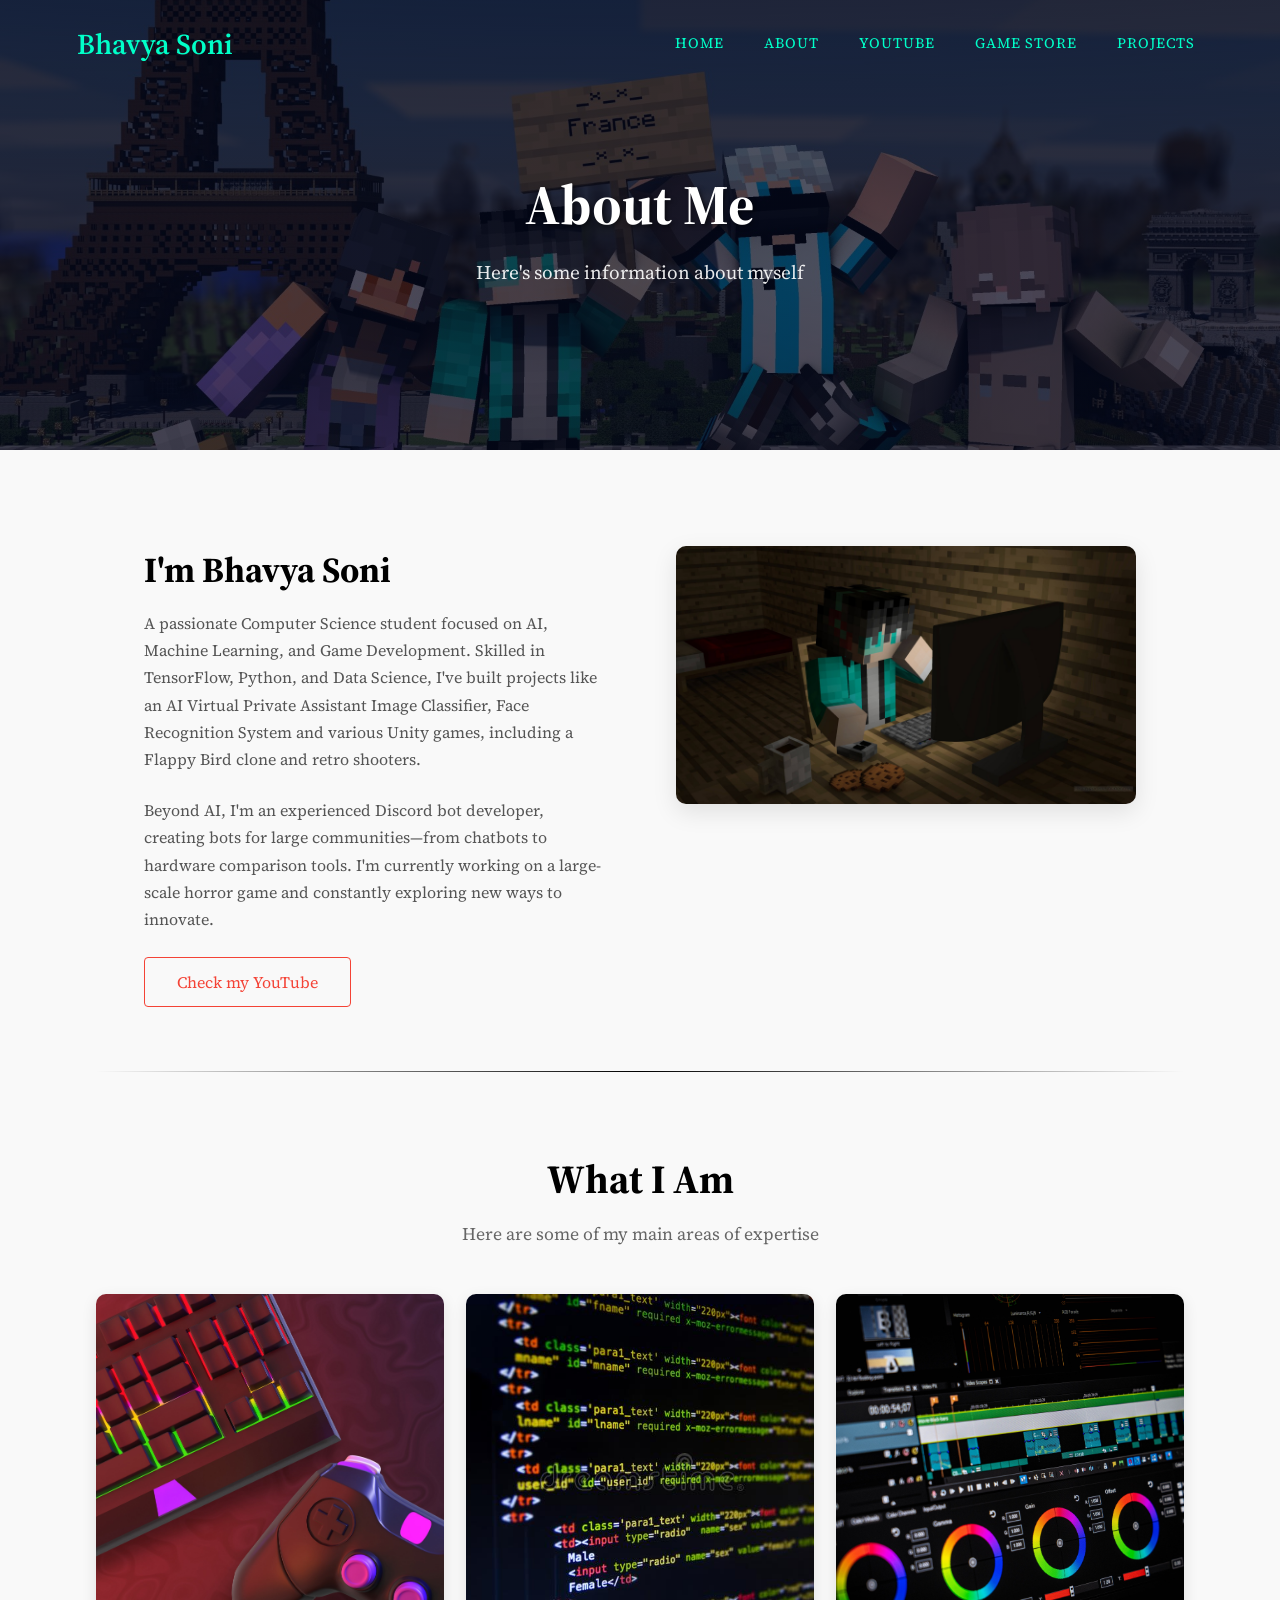
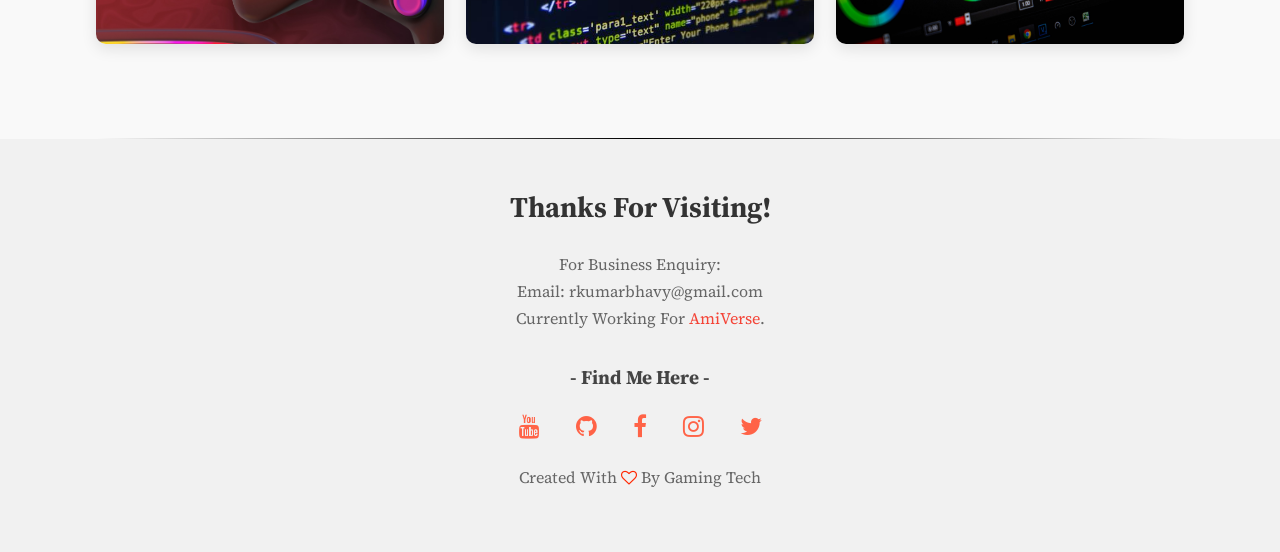
==== commit c0fa2e60: "Removed working for tenrek after like 4 years" ====
--- a/about.html
+++ b/about.html
@@ -90,7 +90,7 @@
         <p>
            For Business Enquiry:<br>
            Email: rkumarbhavy@gmail.com<br>
-           Currently Working For <a href="https://tenreck.com/" class="text-link">Tenreck</a>.
+           Currently Working For <a href="https://www.linkedin.com/company/amiverse" class="text-link">AmiVerse</a>.
         </p>
         <h5>- Find Me Here -</h5>
         <div class="icons">
